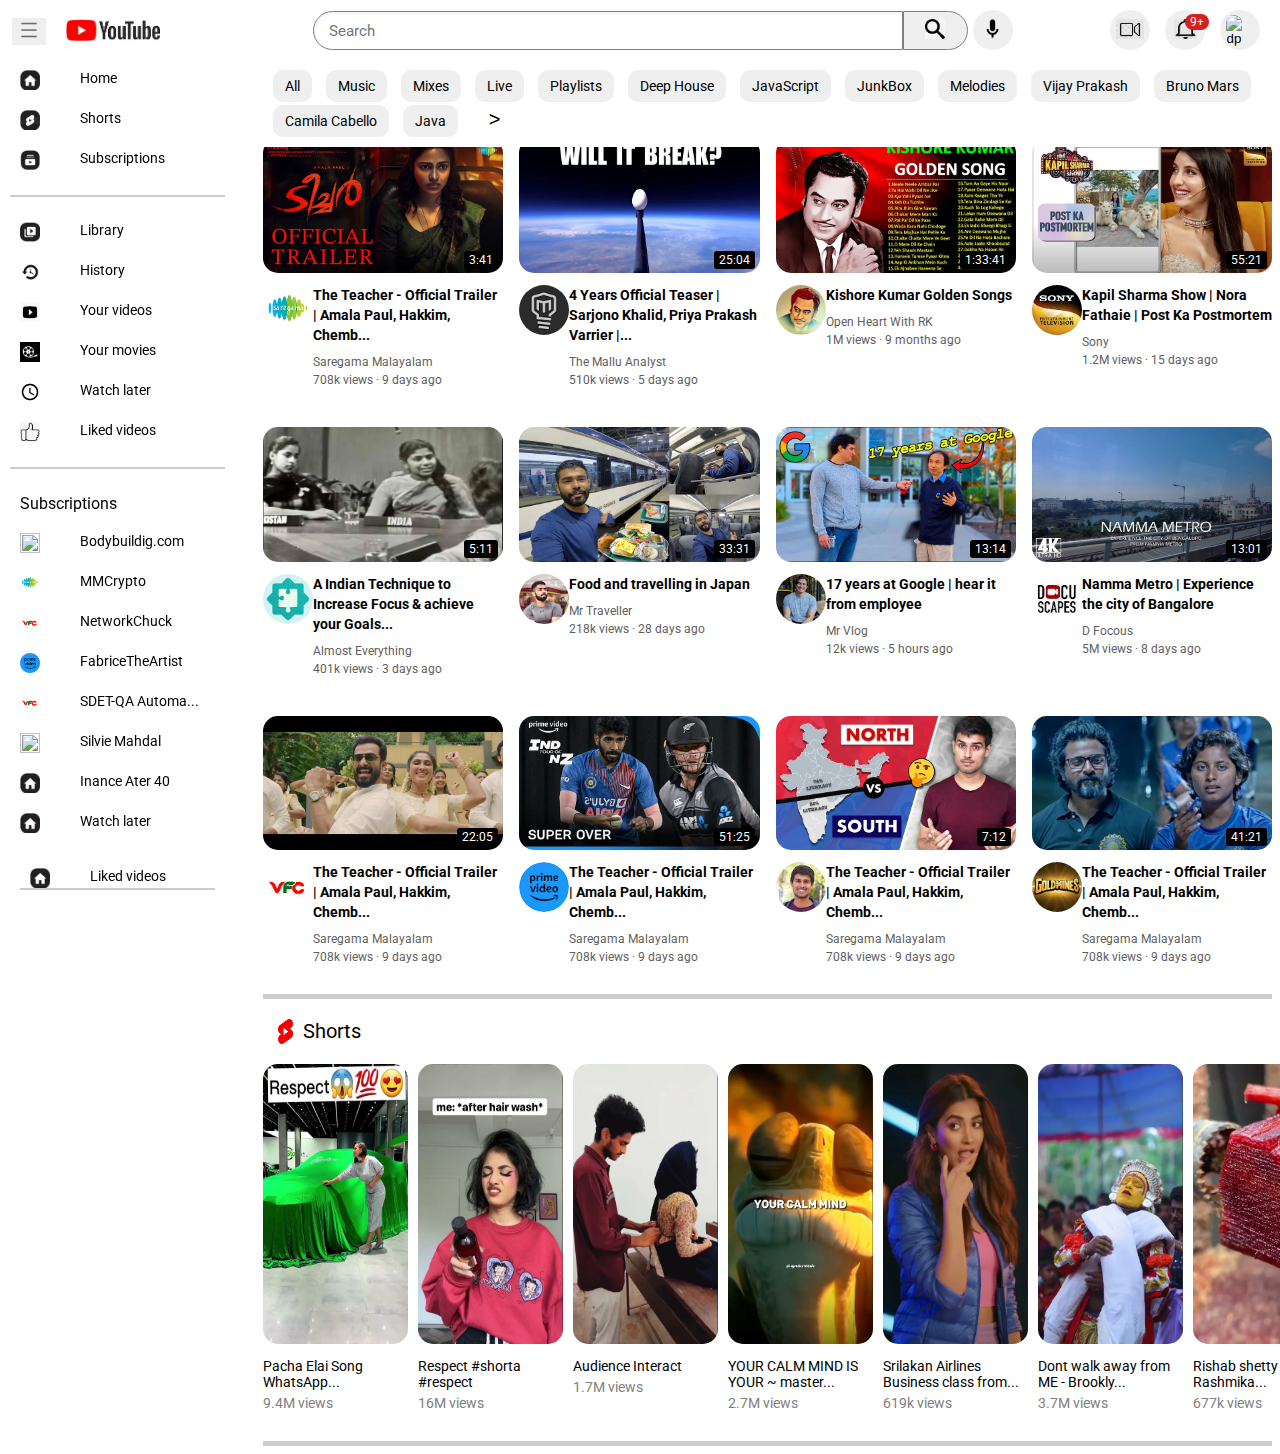
==== index.html @ 3d52de96 "Rename youtube-clone.html to index.html" ====
<!DOCTYPE html>
<html>
    <head>
        <title>Youtube_clone</title>
        <link rel="stylesheet" href="clone.css">
        <link rel="stylesheet" href="header.css">
        <link rel="stylesheet" href="sidebar.css">
        <link rel="preconnect" href="https://fonts.googleapis.com">
        <link rel="preconnect" href="https://fonts.gstatic.com" crossorigin>
        <link href="https://fonts.googleapis.com/css2?family=Roboto:wght@400;500;700&display=swap" rel="stylesheet">
    
    </head>
    <body class="body">
        <div class="header">
            <div class="left-div">
                <button class="lines-button">
                    <img class="lines" src="logo/3-lines2.png" alt="3-lines">
                </button>
                <img class="yt" src="logo/youtube.jpg" alt="youtube">
            </div>
            <div class="center-div">
                <input class="search" type="text" placeholder="Search">
                <button class="magni-button">
                    <img class="magni" src="/logo/magni.jpg" alt="magni">
                    <div class="tooltip">Search</div>
                </button>
                <button class="mic-button">
                    <img class="mic" src="/logo/mic.png" alt="mic">
                    <div class="tooltip">Search with your voice </div>
                </button>
            </div>
            <div class="right-div">
                <button class="video-cam-button">
                    <img class="video-cam" src="/logo/video-cam.jpg" alt="video-cam">
                    <div class="tooltip">Create</div>
                </button>    
                <button class="bell-button">
                    <div class="noti">
                        <img class="bell" src="/logo/bell.webp" alt="bell">
                        <div class="tooltip">Notifications</div>
                    <div class="noti-number">9+</div>
                    </div>
                </button>
                <button class="login-button">
                    <img class="login-icon" src="/class/channel-pictures/rahul-dito-dp.jpg" alt="dp">
                </button>
            </div>
        </div>
        <div class="header2">
            <button class="header-button">
                All
            </button>
            <button class="header-button">
                Music
            </button>
            <button class="header-button">
                Mixes
            </button>
            <button class="header-button">
                Live
            </button>
            <button class="header-button">
                Playlists
            </button>
            <button class="header-button">
                Deep House
            </button>
            <button class="header-button">
                JavaScript
            </button>
            <button class="header-button">
                JunkBox
            </button>
            <button class="header-button">
                Melodies
            </button>
            <button class="header-button">
                Vijay Prakash
            </button>
            <button class="header-button">
                Bruno Mars
            </button>
            <button class="header-button">
                Camila Cabello
            </button>
            <button class="header-button">
                Java
           </button>
            <button class="header-button-arrow">
                >
            </button>
        </div>


        <div class="sidebar">
            <button class="side1">
                <div class="div-side">
                <img class="img-home" src="/logo/home.jpg">
                Home 
                </div> 
            </button>
            <button class="side1">
                <div class="div-side">
                <img class="img-home" src="/logo/shorts.jpg">
                Shorts
                </div>                
            </button>
            <button class="side1">
                <div class="div-side">
                <img class="img-home" src="/logo/sub.jpg">
                Subscriptions
                </div>
            </button>

           <div class="line"></div>
            
           <button class="side1">
                <div class="div-side">
                <img class="img-home" src="/logo/lib.jpg">
                Library
                </div>
            </button>
            <button class="side1">
                <div class="div-side">
                <img class="img-home" src="/logo/history.jpg">
                History
                </div>
            </button>
            <button class="side1">
                <div class="div-side">
                    <img class="img-home" src="/logo/your-videos.jpg">
                    Your videos
                </div>
               
            </button>
            <button class="side1">
                <div class="div-side">
                    <img class="img-home" src="/logo/your-movies.jpg">
                    Your movies
                </div>
                
            </button>
            <button class="side1">
                <div class="div-side">

                    <img class="img-home" src="/logo/watch-later.png">
                    Watch later
                </div>
                
            </button>
            <button class="side1">
                <div class="div-side">
                    <img class="img-home" src="/logo/liked.png">
                Liked videos
                </div>
            </button>
            <div class="line"></div>

            <Div class="sub-main">Subscriptions</Div>

            <button class="side1">
                <div class="div-side">
                <img class="img-home" src="/class/channel-pictures/class-dp.jpg">
                Bodybuildig.com
                </div> 
            </button>
            <button class="side1">
                <div class="div-side">
                <img class="img-home" src="/display-pictures/dp1.jpg">
                MMCrypto
                </div>                
            </button>
            <button class="side1">
                <div class="div-side">
                <img class="img-home" src="/display-pictures/dp9.jpg">
                NetworkChuck                
                </div>                
            </button>
           <button class="side1">
                <div class="div-side">
                <img class="img-home" src="/display-pictures/dp10.jpg">
                FabriceTheArtist
                </div>
            </button>
            <button class="side1">
                <div class="div-side">
                <img class="img-home" src="/display-pictures/dp9.jpg">
                SDET-QA Automa...
                </div>
            </button>
            <button class="side1">
                <div class="div-side">
                    <img class="img-home" src="/class/channel-pictures/class-dp.jpg">
                    Silvie Mahdal
                </div>
               
            </button>
            <button class="side1">
                <div class="div-side">
                    <img class="img-home" src="/logo/home.jpg">
                    Inance Ater 40
                </div>
                
            </button>
            <button class="side1">
                <div class="div-side">

                    <img class="img-home" src="/logo/home.jpg">
                    Watch later
                </div>
                
            </button>
            <button class="side1">
                <div class="line">
                <div class="div-side">
                        <img class="img-home" src="/logo/home.jpg">
                    Liked videos
                    </div>
                </div>
                
            </button>
          
        </div>
        
        <div class="video-grid">
            <div class="main">
                <div class="image-preview">
                    <img class="thumbnail" src="/thumbnails/tumb1.webp" alt="thumb1">
                    <div class="timestamp">3:41</div>
                </div>
                <div class="video-info-grid">
                    <div class="dp-holder">
                        <img class="dp" src="/display-pictures/dp1.jpg" alt="dp1">
                    </div>
                    <div class="video-preview">
                        <p class="video-title">
                            The Teacher - Official Trailer | Amala Paul, Hakkim, Chemb...
                        </p>
                        <p class="video-owner">
                            Saregama Malayalam
                        </p>
                        <p class="video-views">
                            708k views &#903; 9 days ago
                        </p>
                    </div>
                </div>
                
            </div>
    
    
            <div class="main">
    
                <div class="image-preview">
                    <img class="thumbnail" src="/thumbnails/thumb2.webp" alt="thumb2">
                    <div class="timestamp">25:04</div>
                </div>
                <div class="video-info-grid">
                    <div class="dp-holder">
                        <img class="dp" src="/display-pictures/dp2.jpg" alt="dp2">
                    </div>
                    <div class="video-preview">
                        <p class="video-title">
                            4 Years Official Teaser | Sarjono Khalid, Priya Prakash Varrier |...
                        </p>
                        <p class="video-owner">
                            The Mallu Analyst
                        </p>
                        <p class="video-views">
                            510k views &#903; 5 days ago
                        </p>
                    </div>
                </div>
               
            </div>



                        
            <div class="main">
                
                <div class="image-preview">
                    <img class="thumbnail" src="/thumbnails/thumb3.webp" alt="thumb3">
                    <div class="timestamp">1:33:41</div>
                </div>
                <div class="video-info-grid">
                    <div class="dp-holder">
                        <img class="dp" src="/display-pictures/dp3.jpg" alt="dp3">
                    </div>
                    <div class="video-preview">
                        <p class="video-title">
                            Kishore Kumar Golden Songs
                        </p>
                        <p class="video-owner">
                            Open Heart With RK
                        </p>
                        <p class="video-views">
                            1M views &#903; 9 months ago
                        </p>
                    </div>
                </div>
                
            </div>


            <div class="main">

                <div class="image-preview">
                    <img class="thumbnail" src="/thumbnails/thumb4.webp" alt="thumb4">
                    <div class="timestamp">55:21</div>
                </div>
                <div class="video-info-grid">
                    <div class="dp-holder">
                        <img class="dp" src="/display-pictures/dp4.jpg" alt="dp4">
                    </div>
                    <div class="video-preview">
                        <p class="video-title">
                            Kapil Sharma Show | Nora Fathaie | Post Ka Postmortem
                        </p>
                        <p class="video-owner">
                            Sony
                        </p>
                        <p class="video-views">
                            1.2M views &#903; 15 days ago
                        </p>
                    </div>
                </div>
            </div>


            <div class="main">

            <div class="image-preview">
                <img class="thumbnail" src="/thumbnails/thumb5.webp" alt="thumb5">
                <div class="timestamp">5:11</div>
            </div>
            <div class="video-info-grid">
                <div class="dp-holder">
                    <img class="dp" src="/display-pictures/dp5.jpg" alt="dp5">
                </div>
                <div class="video-preview">
                    <p class="video-title">
                        A Indian Technique to Increase Focus & achieve your Goals...
                    </p>
                    <p class="video-owner">
                        Almost Everything
                    </p>
                    <p class="video-views">
                        401k views &#903; 3 days ago
                    </p>
                </div>
            </div>
            </div>


            <div class="main">

            <div class="image-preview">
                <img class="thumbnail" src="/thumbnails/thumb6.webp" alt="thumb6">
                <div class="timestamp">33:31</div>
            </div>
            <div class="video-info-grid">
                <div class="dp-holder">
                    <img class="dp" src="/display-pictures/dp6.jpg" alt="dp6">
                </div>
                <div class="video-preview">
                    <p class="video-title">
                        Food and travelling in Japan
                    <p class="video-owner">
                        Mr Traveller
                    </p>
                    <p class="video-views">
                        218k views &#903; 28 days ago
                    </p>
                </div>
            </div>
            </div>


            <div class="main">

            <div class="image-preview">
                <img class="thumbnail" src="/thumbnails/thumb7.webp" alt="thumb7">
                <div class="timestamp">13:14</div>
            </div>
            <div class="video-info-grid">
                <div class="dp-holder">
                    <img class="dp" src="/display-pictures/dp7.jpg" alt="dp7">
                </div>
                <div class="video-preview">
                    <p class="video-title">
                        17 years at Google | hear it from employee
                    </p>
                    <p class="video-owner">
                        Mr Vlog
                    </p>
                    <p class="video-views">
                        12k views &#903; 5 hours ago
                    </p>
                </div>
            </div>
            </div>


            <div class="main">

            <div class="image-preview">
                <img class="thumbnail" src="/thumbnails/thumb8.webp" alt="thumb8">
                <div class="timestamp">13:01</div>
            </div>
            <div class="video-info-grid">
                <div class="dp-holder">
                    <img class="dp" src="/display-pictures/dp8.jpg" alt="dp8">
                </div>
                <div class="video-preview">
                    <p class="video-title">
                        Namma Metro | Experience the city of Bangalore
                    </p>
                    <p class="video-owner">
                        D Focous
                    </p>
                    <p class="video-views">
                        5M views &#903; 8 days ago
                    </p>
                </div>
            </div>

            </div>




            <div class="main">

            <div class="image-preview">
                <img class="thumbnail" src="/thumbnails/thumb9.webp" alt="thumb9">
                <div class="timestamp">22:05</div>
            </div>
            <div class="video-info-grid">
                <div class="dp-holder">
                    <img class="dp" src="/display-pictures/dp9.jpg" alt="dp9">
                </div>
                <div class="video-preview">
                    <p class="video-title">
                        The Teacher - Official Trailer | Amala Paul, Hakkim, Chemb...
                    </p>
                    <p class="video-owner">
                        Saregama Malayalam
                    </p>
                    <p class="video-views">
                        708k views &#903; 9 days ago
                    </p>
                </div>
            </div>
            </div>

            <div class="main">

            <div class="image-preview">
                <img class="thumbnail" src="/thumbnails/thumb10.webp" alt="thumb10">
                <div class="timestamp">51:25</div>
            </div>
            <div class="video-info-grid">
                <div class="dp-holder">
                    <img class="dp" src="/display-pictures/dp10.jpg" alt="dp10">
                </div>
                <div class="video-preview">
                    <p class="video-title">
                        The Teacher - Official Trailer | Amala Paul, Hakkim, Chemb...
                    </p>
                    <p class="video-owner">
                        Saregama Malayalam
                    </p>
                    <p class="video-views">
                        708k views &#903; 9 days ago
                    </p>
                </div>
            </div>

            </div>


            <div class="main">

            <div class="image-preview">
                <img class="thumbnail" src="/thumbnails/thumb11.webp" alt="thumb11">
                <div class="timestamp">7:12</div>
            </div>
            <div class="video-info-grid">
                <div class="dp-holder">
                    <img class="dp" src="/display-pictures/dp11.jpg" alt="dp11">
                </div>
                <div class="video-preview">
                    <p class="video-title">
                        The Teacher - Official Trailer | Amala Paul, Hakkim, Chemb...
                    </p>
                    <p class="video-owner">
                        Saregama Malayalam
                    </p>
                    <p class="video-views">
                        708k views &#903; 9 days ago
                    </p>
                </div>
            </div>
            </div>


            <div class="main">

            <div class="image-preview">
                <img class="thumbnail" src="/thumbnails/thumb12.webp" alt="thumb12">
                <div class="timestamp">41:21</div>
            </div>
            <div class="video-info-grid">
                <div class="dp-holder">
                    <img class="dp" src="/display-pictures/dp12.jpg" alt="dp12">
                </div>
                <div class="video-preview">
                    <p class="video-title">
                        The Teacher - Official Trailer | Amala Paul, Hakkim, Chemb...
                    </p>
                    <p class="video-owner">
                        Saregama Malayalam
                    </p>
                    <p class="video-views">
                        708k views &#903; 9 days ago
                    </p>
                </div>
            </div>
            </div>
        </div>

                
        <div class="shorts-div">
            <img class="shorts-icon" src="/Youtube_shorts_icon.svg.png" alt="shorts">
        <p class="Shorts">
            Shorts
        </p>
        </div>
        <div class="reels-grid">
        
        <div class="reels">
        <img class="reels-image" src="/reels/reel1.webp" alt="reels1">
        <p class="reels-text">
            Pacha Elai Song WhatsApp...
        </p>
        <p class="reels-views">
            9.4M views
        </p>
        </div>

        <div class="reels">
            <img class="reels-image" src="/reels/reel2.webp" alt="reels2">
            <p class="reels-text">
                Respect #shorta #respect
            </p>
            <p class="reels-views">
                16M views
            </p>
            </div>

         <div class="reels">
                <img class="reels-image" src="/reels/reel3.webp" alt="reels2">
                <p class="reels-text">
                    Audience Interact
                </p>
                <p class="reels-views">
                    1.7M views
                </p>
                </div>

                <div class="reels">
                    <img class="reels-image" src="/reels/reel4.webp" alt="reels2">
                    <p class="reels-text">
                        YOUR CALM MIND IS YOUR ~ master...
                    </p>
                    <p class="reels-views">
                        2.7M views
                    </p>
                    </div>

                    <div class="reels">
                        <img class="reels-image" src="/reels/reel5.webp" alt="reels2">
                        <p class="reels-text">
                            Srilakan Airlines Business  class from...
                        </p>
                        <p class="reels-views">
                            619k views
                        </p>
                        </div>
                
                        <div class="reels">
                            <img class="reels-image" src="/reels/reel6.webp" alt="reels2">
                            <p class="reels-text">
                                Dont walk away from ME - Brookly...
                            </p>
                            <p class="reels-views">
                                3.7M views
                            </p>
                        </div>

                            <div class="reels">
                                <img class="reels-image" src="/reels/reel7.webp" alt="reels2">
                                <p class="reels-text">
                                    Rishab shetty trolls Rashmika...
                                </p>
                                <p class="reels-views">
                                    677k views
                                </p>
                             </div>

        </div>
    </body>
</html>
---- clone.css ----
p{
    font-family: Roboto, Arial;
    margin-top: 0;
    margin-bottom: 0;
    font-size: 14px;
}
.video-grid{
    display: grid;
    grid-template-columns: 1fr 1fr 1fr 1fr;
    column-gap: 16px;
    row-gap: 40px;
    border-bottom-width: 5px;
    border-bottom-style: solid;
    border-bottom-color: rgb(209, 204, 204);
    padding-bottom: 30px;
}
@media (max-width: 1130px){
    .video-grid{
        grid-template-columns: 1fr 1fr 1fr;
    }
}

@media (max-width: 890px){
    .video-grid{
        grid-template-columns: 1fr 1fr;
    }
}
@media(max-width:510px){
    .video-grid{
        grid-template-columns: 1fr;
    }
}

.image-preview{
    position: relative;
}
.timestamp{
    position: absolute;
    background-color: black;
    color: white;
    font-family: Roboto, arial;
    font-size: 12px;
    bottom: 16px;
    right: 5px;
    border-radius: 3px;
    padding: 2px 5px 2px 5px;
}

.thumbnail{
    width: 100%;
    border-radius: 15px;
    margin-bottom: 8px;
}

.video-info-grid{
    display: grid;
    grid-template-columns: 50px 1fr;            
}

.dp{
    width: 100%;
    border-radius: 50px;
}

.video-title{
    font-size: 14px ;
    font-weight: 500;
    line-height: 20px;
    margin-bottom: 10px;
    margin-top: 0px;
}
.video-title{
    font-weight: bold;
}
.video-owner,
.video-views{
    display: block;
    font-size: 12px;
    color: rgb(96, 96, 96);
}
.video-owner{
    margin-bottom: 4px;
}


.reels-text{
    margin-top: 10px;
    width: 145px;
}
.shorts-icon{
display: inline-block;
width: 15px;
height: 25px;
margin-right: 10px;
}
.shorts-div{
display: flex;
flex-direction: row;
margin-left: 15px;
margin-bottom: 20px;
margin-top: 20px;
}
.Shorts{
font-size: 20px;
}
.reels-views{
    margin-top: 5px;
    color: grey;
}
.reels-image{
    width: 100%;
    height: 280px;
    border-radius: 15px;
}
.reels-grid{
    display: grid;
    grid-template-columns: 1fr 1fr 1fr 1fr 1fr 1fr 1fr;
    column-gap: 10px;
    border-bottom-width: 5px;
    border-bottom-style: solid;
    border-bottom-color: rgb(209, 204, 204);
    padding-bottom: 30px;
}

@media (max-width:500px){
    .reels-grid{
        grid-template-columns: 1fr 1fr 1fr 1fr;
    }
}

@media (min-width:0) and (max-width:499px){
    .reels-grid{
        grid-template-columns: 1fr 1fr 1fr ;
    }
}
@media (min-width:1000px){
    .reels-grid{
        grid-template-columns: 1fr 1fr 1fr 1fr 1fr 1fr 1fr;
    }
}
---- header.css ----
.body{
    padding-top: 130px;
    padding-left: 255px;
}
.header{
    display: flex;
    flex-direction: row;
    height: 55px;
    justify-content: space-between;
    align-items: center;
    position:fixed;
    background-color: white;
    top:0;
    left: 0;
    right: 0;
    height: 60px;
    padding-bottom: 10px;
    z-index: 100;
}
.left-div{
    width: 200px;
    margin-bottom: 8px;
    margin-top: 10px;
}
.lines-button{
    border: none;
    margin-left: 12px;   
}
.lines-button:hover{
    background-color: grey;
    cursor: pointer;
    border-radius: 100%;
}
.lines{
    width: 22px;
    height: 22px;
}
.yt{
    margin-left: 15px;
    width:95px;
    height: 22px;
}
.center-div{
    flex: 2;
    margin-left: 70px;
    margin-right: 55px;
    max-width: 700px;
    display: flex;
    align-items: center;
    justify-content: center;
}
.search{
    flex: 1;
    height: 35px;
    border-width: 1px;
    border-style: solid;
    border-color: grey;
    border-radius: 50px 0 0 50px ;
    padding-left: 15px;
    font-size: 15px;
    box-shadow: inset 1px 2px 5px rgba(0, 0, 0, 0.05);
    width: 0;
}
.magni-button .tooltip,
.mic-button .tooltip,
.bell-button .tooltip,
.video-cam-button .tooltip{
    position: absolute;
    background-color: grey;
    color: white;
    font-family: Roboto, arial;
    font-size: 12px;
    border-radius: 3px;
    padding: 8px 8px 8px 8px;
    opacity: 0;
    transition: opacity 0.15s;
    pointer-events: none;
    white-space: nowrap;
}
.magni-button:hover .tooltip,
.mic-button:hover .tooltip,
.bell-button:hover .tooltip,
.video-cam-button:hover .tooltip{
    opacity: 1;
}
.search::placeholder{
    font-family: Roboto, Arial;
    font-size: 15px;
}
.magni-button{
    width: 65px;
    height: 39px;
    border: none;
    border-width: 1px;
    border-style: solid;
    border-color: grey;
    border-radius: 0 50px 50px 0;
    position: relative;
}
.magni{
    width: 20px;
    height:20px;
}
.mic-button{
    height: 40px;
    width: 40px;
    border: none;
    border-radius: 50px;
    margin-left: 5px;
    position: relative;
}
.mic-button:hover{
    background-color: grey;
    cursor: pointer;
    
}
.mic{
    width: 25px;
    height: 25px;
}
.right-div{
  width: 170px;
  display: flex;
  justify-content: space-between;
  align-items: center;
  margin-bottom: 10px;
  flex-shrink: 0;
  margin-top: 10px;
}
.video-cam-button{
    width: 40px;
    height: 40px;
    border: none;
    border-radius: 50px;
    position: relative;
}
.video-cam-button:hover{
    background-color: grey;
}
.video-cam{
    width: 28px;
    height:20px;
}
.bell-button{
    height: 40px;
    width: 40px;
    border-radius: 50px;
    border: none;
    position: relative;
}
.noti{
    position: relative;
}
.noti-number{
    position: absolute;
    background-color: rgb(213, 32, 32);
    color: white;
    font-family: Roboto, arial;
    font-size: 12px;
    padding: 1px 5px 1px 5px;
    border-radius: 50px;
    top: -5px;
    right: -10px;
}
.bell-button:hover{
    background-color: grey;
    cursor: pointer;
    border-radius: 50px;
}
.bell{
    width: 23px;
    height: 20px;
    
}
.login-button{
    width: 40px;
    height: 40px;
    border-radius: 50px;
    margin-right: 20px;
    border:none;
}
.login-icon{
    width: 32px;
    height: 32px;
    border-radius: 50px;
    margin-right: 16px;
}

.header2{
    background-color: white;
    position: fixed;
    top: 70px;
    padding-bottom :10px; 
    z-index: 100;
}
.header-button{
    font-family: Roboto, arial;
    font-size: 14px;
    border:none;
    border-radius: 10px;
    padding: 8px 12px 8px 12px;
    margin-left: 10px;
}
.header-button:hover{
    cursor: pointer;
    background-color: grey;
}
.header-button-arrow{
    border: none;
    font-size: 20px;
    background-color: white;
    border-radius: 50px;
    width: 35px ;
    height: 35px;
    margin-left: 15px;
}
.header-button-arrow:hover{
    background-color: grey;
    cursor: pointer;
}
---- sidebar.css ----
.sidebar{
    position:fixed;
    top: 60px;;
    left:0;
    bottom: 0;
    width: 235px;
    display: flex;
    flex-direction: column;
}



.div-side{
    display: flex;
    flex-direction: row;
}
.side1{
    font-family: Roboto, arial;
    font-size: 14px;
    padding: 10px 10px 10px 10px;
    border-radius: 10px;
    border: none;
    background-color: white;
}
.side1:hover{
    cursor: pointer;
    background-color: rgb(212, 211, 211);
}
.img-home{
    width: 20px;
    height: 20px;
    margin-right: 40px;
    margin-left: 10px;
}
.line{
    margin-left: 10px;
    margin-bottom: 15px;
    margin-top: 15px;
    margin-right: 10px;
    border-bottom-width: 2px;
    border-bottom-color: rgb(208, 202, 202);
    border-bottom-style: solid;
}
.sub-main{
    font-family: Roboto, arial;
    margin-top: 10px;
    margin-left: 20px;
    margin-bottom :10px;
}
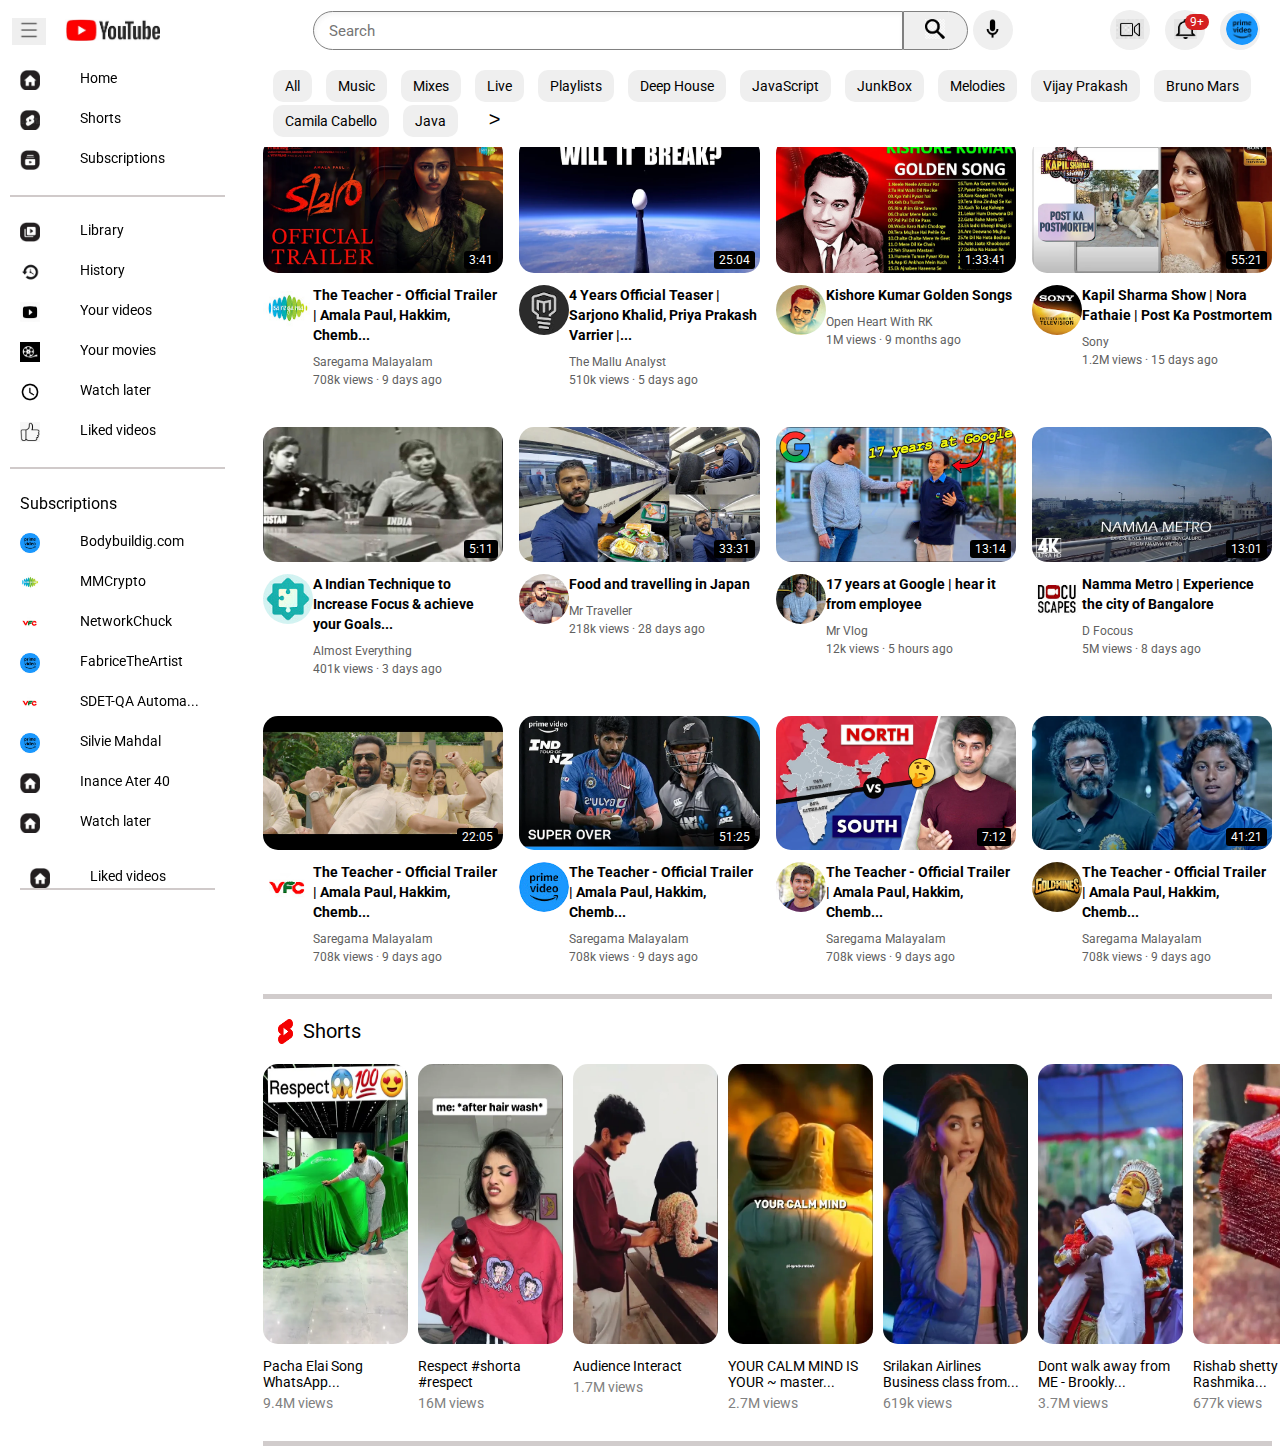
==== commit 93565fa5: "Update index.html" ====
--- a/index.html
+++ b/index.html
@@ -21,28 +21,28 @@
             <div class="center-div">
                 <input class="search" type="text" placeholder="Search">
                 <button class="magni-button">
-                    <img class="magni" src="/logo/magni.jpg" alt="magni">
+                    <img class="magni" src="logo/magni.jpg" alt="magni">
                     <div class="tooltip">Search</div>
                 </button>
                 <button class="mic-button">
-                    <img class="mic" src="/logo/mic.png" alt="mic">
+                    <img class="mic" src="logo/mic.png" alt="mic">
                     <div class="tooltip">Search with your voice </div>
                 </button>
             </div>
             <div class="right-div">
                 <button class="video-cam-button">
-                    <img class="video-cam" src="/logo/video-cam.jpg" alt="video-cam">
+                    <img class="video-cam" src="logo/video-cam.jpg" alt="video-cam">
                     <div class="tooltip">Create</div>
                 </button>    
                 <button class="bell-button">
                     <div class="noti">
-                        <img class="bell" src="/logo/bell.webp" alt="bell">
+                        <img class="bell" src="logo/bell.webp" alt="bell">
                         <div class="tooltip">Notifications</div>
                     <div class="noti-number">9+</div>
                     </div>
                 </button>
                 <button class="login-button">
-                    <img class="login-icon" src="/class/channel-pictures/rahul-dito-dp.jpg" alt="dp">
+                    <img class="login-icon" src="display-pictures/dp10.jpg" alt="dp">
                 </button>
             </div>
         </div>
@@ -95,19 +95,19 @@
         <div class="sidebar">
             <button class="side1">
                 <div class="div-side">
-                <img class="img-home" src="/logo/home.jpg">
+                <img class="img-home" src="logo/home.jpg">
                 Home 
                 </div> 
             </button>
             <button class="side1">
                 <div class="div-side">
-                <img class="img-home" src="/logo/shorts.jpg">
+                <img class="img-home" src="logo/shorts.jpg">
                 Shorts
                 </div>                
             </button>
             <button class="side1">
                 <div class="div-side">
-                <img class="img-home" src="/logo/sub.jpg">
+                <img class="img-home" src="logo/sub.jpg">
                 Subscriptions
                 </div>
             </button>
@@ -116,26 +116,26 @@
             
            <button class="side1">
                 <div class="div-side">
-                <img class="img-home" src="/logo/lib.jpg">
+                <img class="img-home" src="logo/lib.jpg">
                 Library
                 </div>
             </button>
             <button class="side1">
                 <div class="div-side">
-                <img class="img-home" src="/logo/history.jpg">
+                <img class="img-home" src="logo/history.jpg">
                 History
                 </div>
             </button>
             <button class="side1">
                 <div class="div-side">
-                    <img class="img-home" src="/logo/your-videos.jpg">
+                    <img class="img-home" src="logo/your-videos.jpg">
                     Your videos
                 </div>
                
             </button>
             <button class="side1">
                 <div class="div-side">
-                    <img class="img-home" src="/logo/your-movies.jpg">
+                    <img class="img-home" src="logo/your-movies.jpg">
                     Your movies
                 </div>
                 
@@ -143,14 +143,14 @@
             <button class="side1">
                 <div class="div-side">
 
-                    <img class="img-home" src="/logo/watch-later.png">
+                    <img class="img-home" src="logo/watch-later.png">
                     Watch later
                 </div>
                 
             </button>
             <button class="side1">
                 <div class="div-side">
-                    <img class="img-home" src="/logo/liked.png">
+                    <img class="img-home" src="logo/liked.png">
                 Liked videos
                 </div>
             </button>
@@ -160,44 +160,44 @@
 
             <button class="side1">
                 <div class="div-side">
-                <img class="img-home" src="/class/channel-pictures/class-dp.jpg">
+                <img class="img-home" src="display-pictures/dp10.jpg">
                 Bodybuildig.com
                 </div> 
             </button>
             <button class="side1">
                 <div class="div-side">
-                <img class="img-home" src="/display-pictures/dp1.jpg">
+                <img class="img-home" src="display-pictures/dp1.jpg">
                 MMCrypto
                 </div>                
             </button>
             <button class="side1">
                 <div class="div-side">
-                <img class="img-home" src="/display-pictures/dp9.jpg">
+                <img class="img-home" src="display-pictures/dp9.jpg">
                 NetworkChuck                
                 </div>                
             </button>
            <button class="side1">
                 <div class="div-side">
-                <img class="img-home" src="/display-pictures/dp10.jpg">
+                <img class="img-home" src="display-pictures/dp10.jpg">
                 FabriceTheArtist
                 </div>
             </button>
             <button class="side1">
                 <div class="div-side">
-                <img class="img-home" src="/display-pictures/dp9.jpg">
+                <img class="img-home" src="display-pictures/dp9.jpg">
                 SDET-QA Automa...
                 </div>
             </button>
             <button class="side1">
                 <div class="div-side">
-                    <img class="img-home" src="/class/channel-pictures/class-dp.jpg">
+                    <img class="img-home" src="display-pictures/dp10.jpg">
                     Silvie Mahdal
                 </div>
                
             </button>
             <button class="side1">
                 <div class="div-side">
-                    <img class="img-home" src="/logo/home.jpg">
+                    <img class="img-home" src="logo/home.jpg">
                     Inance Ater 40
                 </div>
                 
@@ -205,7 +205,7 @@
             <button class="side1">
                 <div class="div-side">
 
-                    <img class="img-home" src="/logo/home.jpg">
+                    <img class="img-home" src="logo/home.jpg">
                     Watch later
                 </div>
                 
@@ -213,7 +213,7 @@
             <button class="side1">
                 <div class="line">
                 <div class="div-side">
-                        <img class="img-home" src="/logo/home.jpg">
+                        <img class="img-home" src="logo/home.jpg">
                     Liked videos
                     </div>
                 </div>
@@ -225,12 +225,12 @@
         <div class="video-grid">
             <div class="main">
                 <div class="image-preview">
-                    <img class="thumbnail" src="/thumbnails/tumb1.webp" alt="thumb1">
+                    <img class="thumbnail" src="thumbnails/tumb1.webp" alt="thumb1">
                     <div class="timestamp">3:41</div>
                 </div>
                 <div class="video-info-grid">
                     <div class="dp-holder">
-                        <img class="dp" src="/display-pictures/dp1.jpg" alt="dp1">
+                        <img class="dp" src="display-pictures/dp1.jpg" alt="dp1">
                     </div>
                     <div class="video-preview">
                         <p class="video-title">
@@ -251,12 +251,12 @@
             <div class="main">
     
                 <div class="image-preview">
-                    <img class="thumbnail" src="/thumbnails/thumb2.webp" alt="thumb2">
+                    <img class="thumbnail" src="thumbnails/thumb2.webp" alt="thumb2">
                     <div class="timestamp">25:04</div>
                 </div>
                 <div class="video-info-grid">
                     <div class="dp-holder">
-                        <img class="dp" src="/display-pictures/dp2.jpg" alt="dp2">
+                        <img class="dp" src="display-pictures/dp2.jpg" alt="dp2">
                     </div>
                     <div class="video-preview">
                         <p class="video-title">
@@ -279,12 +279,12 @@
             <div class="main">
                 
                 <div class="image-preview">
-                    <img class="thumbnail" src="/thumbnails/thumb3.webp" alt="thumb3">
+                    <img class="thumbnail" src="thumbnails/thumb3.webp" alt="thumb3">
                     <div class="timestamp">1:33:41</div>
                 </div>
                 <div class="video-info-grid">
                     <div class="dp-holder">
-                        <img class="dp" src="/display-pictures/dp3.jpg" alt="dp3">
+                        <img class="dp" src="display-pictures/dp3.jpg" alt="dp3">
                     </div>
                     <div class="video-preview">
                         <p class="video-title">
@@ -305,12 +305,12 @@
             <div class="main">
 
                 <div class="image-preview">
-                    <img class="thumbnail" src="/thumbnails/thumb4.webp" alt="thumb4">
+                    <img class="thumbnail" src="thumbnails/thumb4.webp" alt="thumb4">
                     <div class="timestamp">55:21</div>
                 </div>
                 <div class="video-info-grid">
                     <div class="dp-holder">
-                        <img class="dp" src="/display-pictures/dp4.jpg" alt="dp4">
+                        <img class="dp" src="display-pictures/dp4.jpg" alt="dp4">
                     </div>
                     <div class="video-preview">
                         <p class="video-title">
@@ -330,12 +330,12 @@
             <div class="main">
 
             <div class="image-preview">
-                <img class="thumbnail" src="/thumbnails/thumb5.webp" alt="thumb5">
+                <img class="thumbnail" src="thumbnails/thumb5.webp" alt="thumb5">
                 <div class="timestamp">5:11</div>
             </div>
             <div class="video-info-grid">
                 <div class="dp-holder">
-                    <img class="dp" src="/display-pictures/dp5.jpg" alt="dp5">
+                    <img class="dp" src="display-pictures/dp5.jpg" alt="dp5">
                 </div>
                 <div class="video-preview">
                     <p class="video-title">
@@ -355,12 +355,12 @@
             <div class="main">
 
             <div class="image-preview">
-                <img class="thumbnail" src="/thumbnails/thumb6.webp" alt="thumb6">
+                <img class="thumbnail" src="thumbnails/thumb6.webp" alt="thumb6">
                 <div class="timestamp">33:31</div>
             </div>
             <div class="video-info-grid">
                 <div class="dp-holder">
-                    <img class="dp" src="/display-pictures/dp6.jpg" alt="dp6">
+                    <img class="dp" src="display-pictures/dp6.jpg" alt="dp6">
                 </div>
                 <div class="video-preview">
                     <p class="video-title">
@@ -379,12 +379,12 @@
             <div class="main">
 
             <div class="image-preview">
-                <img class="thumbnail" src="/thumbnails/thumb7.webp" alt="thumb7">
+                <img class="thumbnail" src="thumbnails/thumb7.webp" alt="thumb7">
                 <div class="timestamp">13:14</div>
             </div>
             <div class="video-info-grid">
                 <div class="dp-holder">
-                    <img class="dp" src="/display-pictures/dp7.jpg" alt="dp7">
+                    <img class="dp" src="display-pictures/dp7.jpg" alt="dp7">
                 </div>
                 <div class="video-preview">
                     <p class="video-title">
@@ -404,12 +404,12 @@
             <div class="main">
 
             <div class="image-preview">
-                <img class="thumbnail" src="/thumbnails/thumb8.webp" alt="thumb8">
+                <img class="thumbnail" src="thumbnails/thumb8.webp" alt="thumb8">
                 <div class="timestamp">13:01</div>
             </div>
             <div class="video-info-grid">
                 <div class="dp-holder">
-                    <img class="dp" src="/display-pictures/dp8.jpg" alt="dp8">
+                    <img class="dp" src="display-pictures/dp8.jpg" alt="dp8">
                 </div>
                 <div class="video-preview">
                     <p class="video-title">
@@ -432,12 +432,12 @@
             <div class="main">
 
             <div class="image-preview">
-                <img class="thumbnail" src="/thumbnails/thumb9.webp" alt="thumb9">
+                <img class="thumbnail" src="thumbnails/thumb9.webp" alt="thumb9">
                 <div class="timestamp">22:05</div>
             </div>
             <div class="video-info-grid">
                 <div class="dp-holder">
-                    <img class="dp" src="/display-pictures/dp9.jpg" alt="dp9">
+                    <img class="dp" src="display-pictures/dp9.jpg" alt="dp9">
                 </div>
                 <div class="video-preview">
                     <p class="video-title">
@@ -456,12 +456,12 @@
             <div class="main">
 
             <div class="image-preview">
-                <img class="thumbnail" src="/thumbnails/thumb10.webp" alt="thumb10">
+                <img class="thumbnail" src="thumbnails/thumb10.webp" alt="thumb10">
                 <div class="timestamp">51:25</div>
             </div>
             <div class="video-info-grid">
                 <div class="dp-holder">
-                    <img class="dp" src="/display-pictures/dp10.jpg" alt="dp10">
+                    <img class="dp" src="display-pictures/dp10.jpg" alt="dp10">
                 </div>
                 <div class="video-preview">
                     <p class="video-title">
@@ -482,12 +482,12 @@
             <div class="main">
 
             <div class="image-preview">
-                <img class="thumbnail" src="/thumbnails/thumb11.webp" alt="thumb11">
+                <img class="thumbnail" src="thumbnails/thumb11.webp" alt="thumb11">
                 <div class="timestamp">7:12</div>
             </div>
             <div class="video-info-grid">
                 <div class="dp-holder">
-                    <img class="dp" src="/display-pictures/dp11.jpg" alt="dp11">
+                    <img class="dp" src="display-pictures/dp11.jpg" alt="dp11">
                 </div>
                 <div class="video-preview">
                     <p class="video-title">
@@ -507,12 +507,12 @@
             <div class="main">
 
             <div class="image-preview">
-                <img class="thumbnail" src="/thumbnails/thumb12.webp" alt="thumb12">
+                <img class="thumbnail" src="thumbnails/thumb12.webp" alt="thumb12">
                 <div class="timestamp">41:21</div>
             </div>
             <div class="video-info-grid">
                 <div class="dp-holder">
-                    <img class="dp" src="/display-pictures/dp12.jpg" alt="dp12">
+                    <img class="dp" src="display-pictures/dp12.jpg" alt="dp12">
                 </div>
                 <div class="video-preview">
                     <p class="video-title">
@@ -531,7 +531,7 @@
 
                 
         <div class="shorts-div">
-            <img class="shorts-icon" src="/Youtube_shorts_icon.svg.png" alt="shorts">
+            <img class="shorts-icon" src="Youtube_shorts_icon.svg.png" alt="shorts">
         <p class="Shorts">
             Shorts
         </p>
@@ -539,7 +539,7 @@
         <div class="reels-grid">
         
         <div class="reels">
-        <img class="reels-image" src="/reels/reel1.webp" alt="reels1">
+        <img class="reels-image" src="reels/reel1.webp" alt="reels1">
         <p class="reels-text">
             Pacha Elai Song WhatsApp...
         </p>
@@ -549,7 +549,7 @@
         </div>
 
         <div class="reels">
-            <img class="reels-image" src="/reels/reel2.webp" alt="reels2">
+            <img class="reels-image" src="reels/reel2.webp" alt="reels2">
             <p class="reels-text">
                 Respect #shorta #respect
             </p>
@@ -559,7 +559,7 @@
             </div>
 
          <div class="reels">
-                <img class="reels-image" src="/reels/reel3.webp" alt="reels2">
+                <img class="reels-image" src="reels/reel3.webp" alt="reels2">
                 <p class="reels-text">
                     Audience Interact
                 </p>
@@ -569,7 +569,7 @@
                 </div>
 
                 <div class="reels">
-                    <img class="reels-image" src="/reels/reel4.webp" alt="reels2">
+                    <img class="reels-image" src="reels/reel4.webp" alt="reels2">
                     <p class="reels-text">
                         YOUR CALM MIND IS YOUR ~ master...
                     </p>
@@ -579,7 +579,7 @@
                     </div>
 
                     <div class="reels">
-                        <img class="reels-image" src="/reels/reel5.webp" alt="reels2">
+                        <img class="reels-image" src="reels/reel5.webp" alt="reels2">
                         <p class="reels-text">
                             Srilakan Airlines Business  class from...
                         </p>
@@ -589,7 +589,7 @@
                         </div>
                 
                         <div class="reels">
-                            <img class="reels-image" src="/reels/reel6.webp" alt="reels2">
+                            <img class="reels-image" src="reels/reel6.webp" alt="reels2">
                             <p class="reels-text">
                                 Dont walk away from ME - Brookly...
                             </p>
@@ -599,7 +599,7 @@
                         </div>
 
                             <div class="reels">
-                                <img class="reels-image" src="/reels/reel7.webp" alt="reels2">
+                                <img class="reels-image" src="reels/reel7.webp" alt="reels2">
                                 <p class="reels-text">
                                     Rishab shetty trolls Rashmika...
                                 </p>
